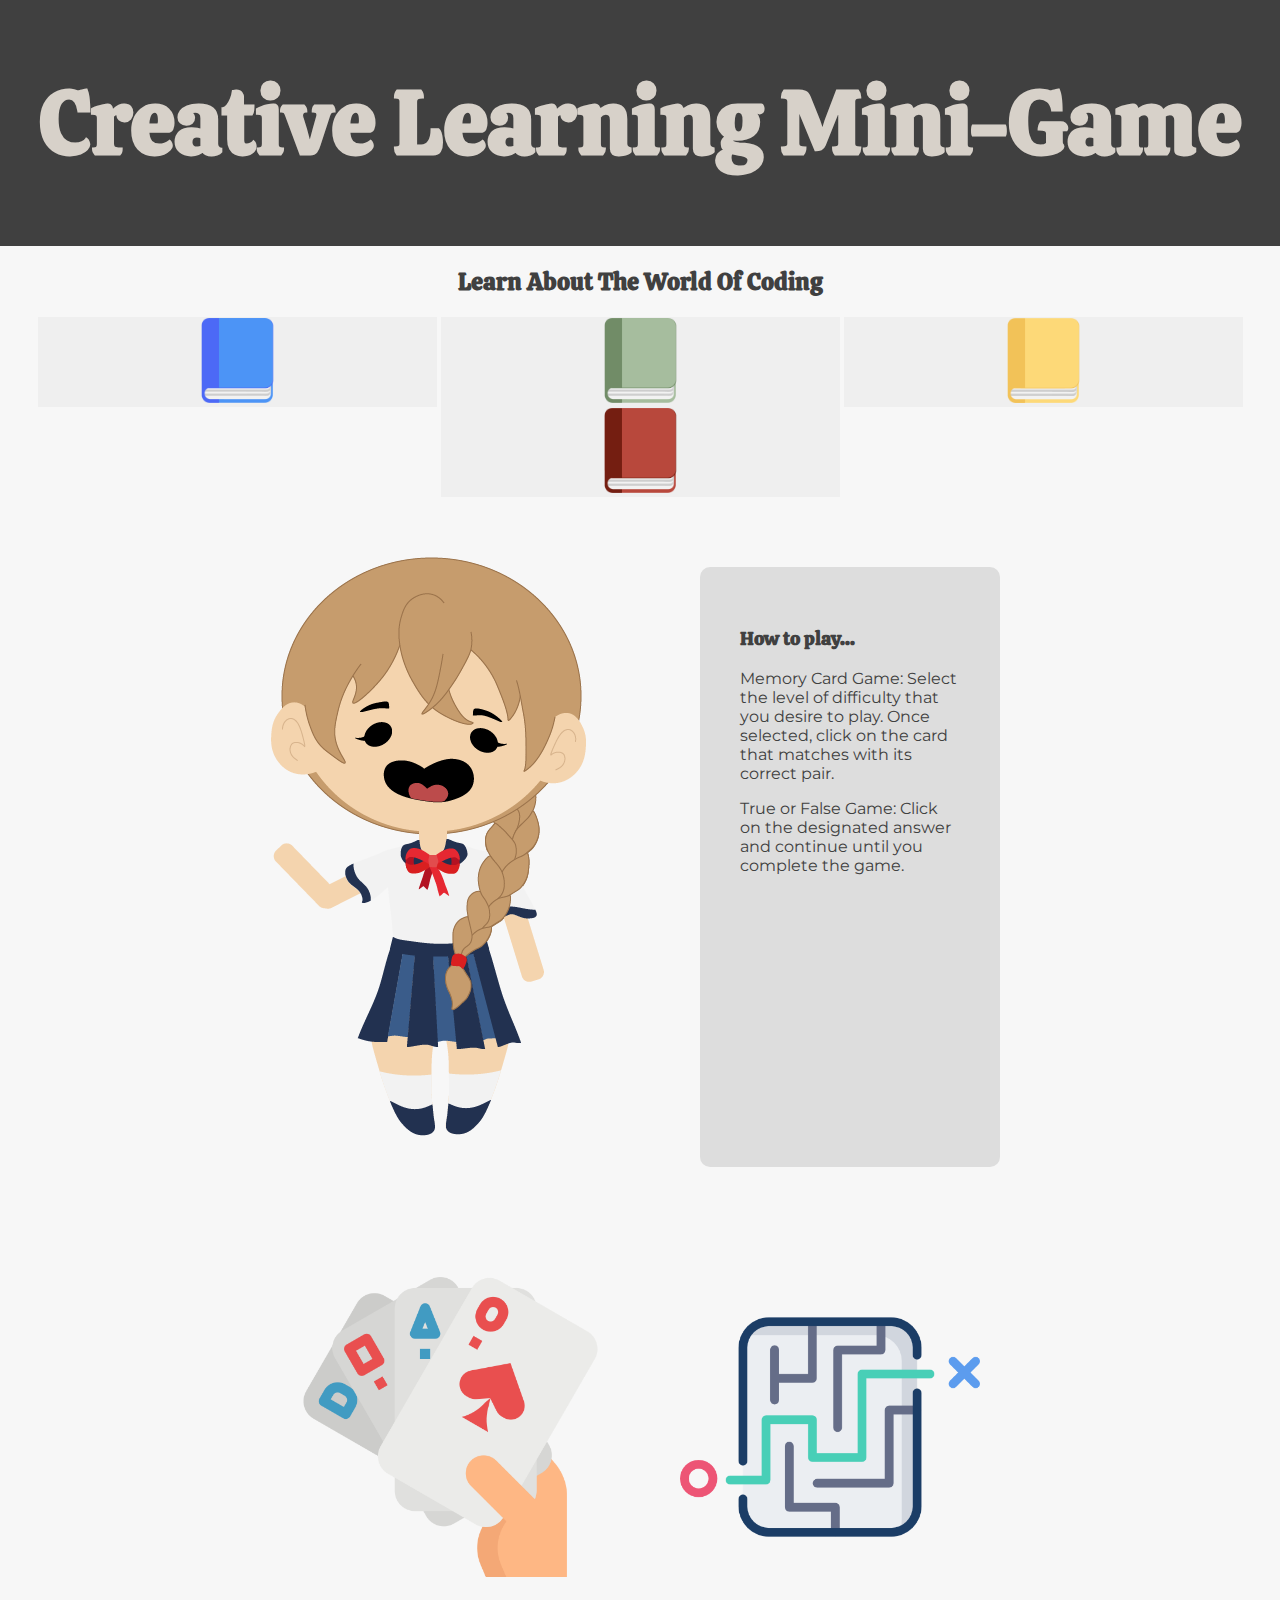
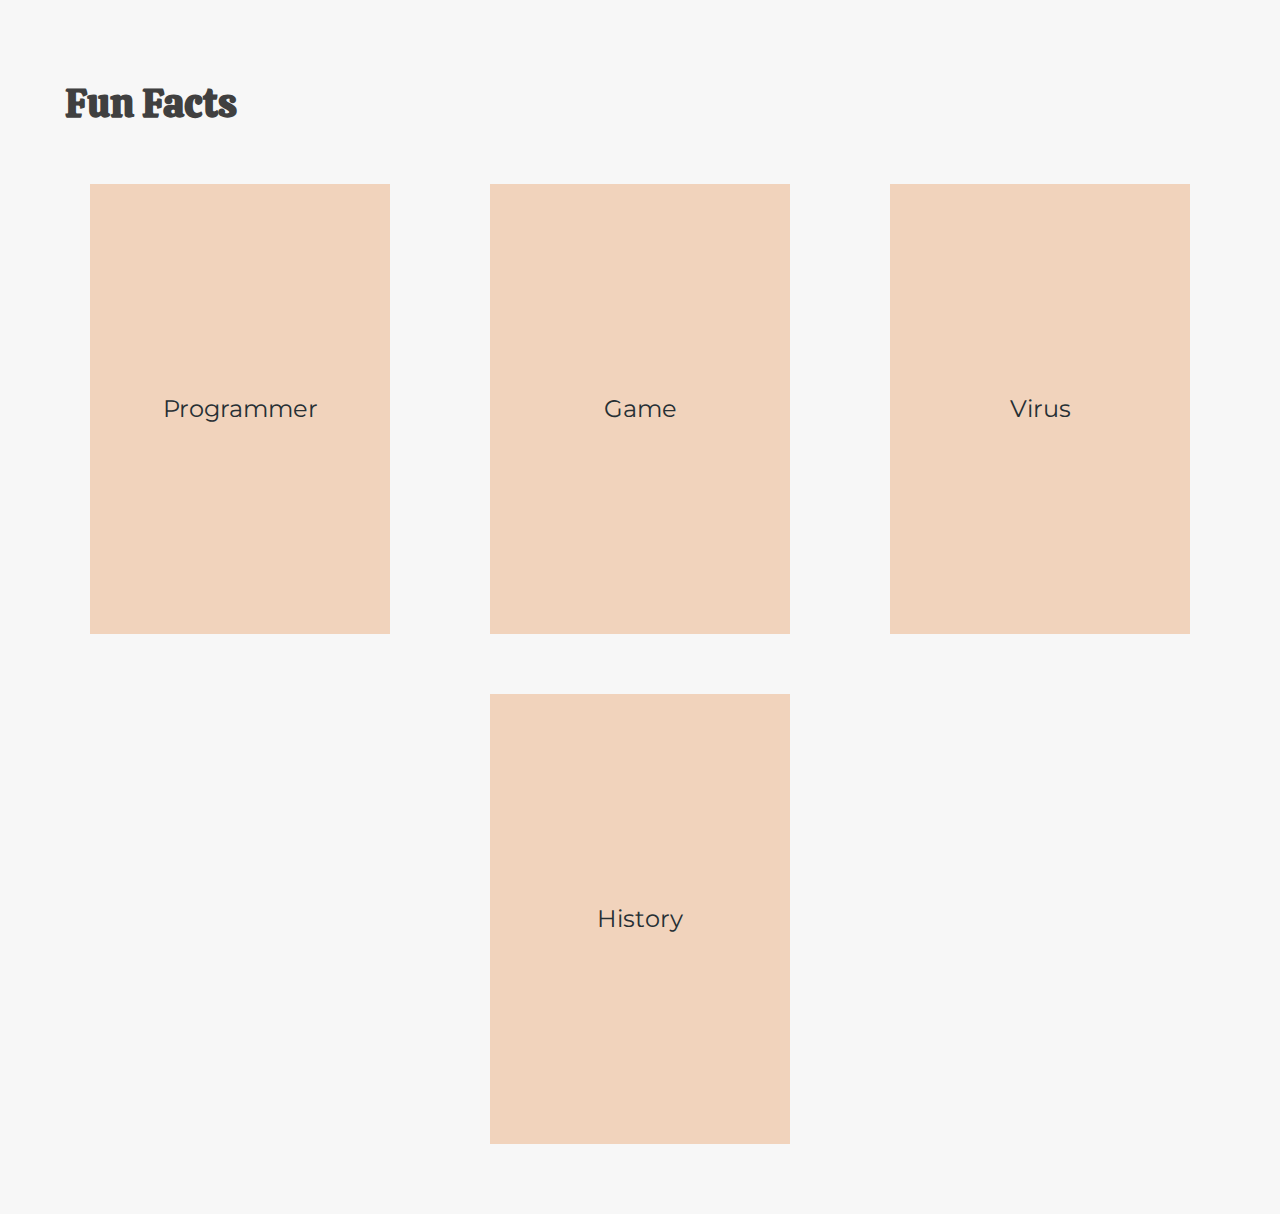
==== index.html @ 89cee796 "game" ====
<!DOCTYPE html>
<html lang="en">
<head>
  <meta charset="UTF-8">
  <meta name="viewport" content="width=device-width, initial-scale=1.0">
  <meta name="viewport" content="width=device-width, initial-scale=1">
  <meta http-equiv="X-UA-Compatible" content="ie=edge">
  <link rel="stylesheet" href="style.css">
  <link rel="stylesheet" href="chapter.js">
  <link rel="stylesheet" href="fact.js">
  <link href="https://fonts.googleapis.com/css?family=Calistoga|Montserrat&display=swap" rel="stylesheet">
  <title>Creative Learning Mini-Game</title>
</head>

<body>
    <header class="top-navigation">
        <div class="level-top-right">
            <div class="clearfix">
                <div class="title">
                    <h1> Creative Learning Mini-Game </h1>
                </div>
            </div>
        </div>
    </header>
    
<div class="learn">
  <div class="titleSub">
    <h2>Learn About The World Of Coding</h2>
  </div>
  <div class="popupContainer">

<!-- Trigger/Open The Chapter -->
<button class="chapterBtn" href="#myChapter1"><img src="./materials/illustration/img/bookIcon01.png" class="chapterBtn" href="#myChapter1" id="myBtn" width="20%"></button>
<!-- <button class="chapterBtn" href="#myChapter1"></button><img src="./materials/illustration/img/bookIcon01.png" class="chapterBtn" href="#myChapter1" id="myBtn" width="20%"></button> -->
<!-- <button class="chapterBtn" href="#myChapter1">
    <div class="swapHover">
        <img  href="#myChapter1" id="myBtn" class="swapHoverFrontImg" src="./materials/illustration/img/bookIcon01.png"/>
        <img href="#myChapter1" id="myBtn" class="swapHoverBackImg" src="./materials/illustration/img/openBookIcon01.png"/>
    </div>
</button> -->

<!-- The Chapter -->
<div id="myChapter1" class="chapter">

  <!-- Chapter content -->
  <div class="chapterContent">
    <div class="chapterHeader">
      <span class="close">×</span>
      <h2>Programming Language</h2>
    </div>
    <div class="chapterBody">
            <h3> Hypertext Markup Language </h3>
            <p>It allows the user to create and structure sections, paragraphs, headings, links, and blockquotes for web pages and applications. HTML is not a programming language, meaning it doesn’t have the ability to create dynamic functionality. Instead, it makes it possible to organize and format documents, similarly to Microsoft Word. </p> 
            <p>FUN FACTS:</p>
            <ol>
                <li> The <base> HTML element is quite handy when you have multiple links in your document with the same domain URLs, it allows you to add a base URL to the document which in turn allows you to add only relative URLs to other links in the page as needed.</li>
                <li> Responsive web development is in vogue with ever growing mobile access. Images can be toggled for different screen sizes with markup. The <picture> HTML5 element lets you add various image sources for different media for the image inside it.</li>
            </ol> 
            <a href="https://www.hongkiat.com/blog/cool-useful-html-tags/"><button type="button">For more facts...</button></a>
            <p>The Creator: HTML was invented by Tim Berners-Lee, a physicist at the CERN research institute in Switzerland. He came up with the idea of an Internet-based hypertext system.</p> 
            <p>How does HTML Work: HTML documents are files that end with a .html or .htm extension. You can view then using any web browser (such as Google Chrome, Safari, or Mozilla Firefox). The browser reads the HTML file and renders its content so that internet users can view it.</p> 
            <p>For more information visit https://www.hostinger.com/tutorials/what-is-html</p>
    </div>
    <div class="chapterFooter">
            <h3>Cascading Style Sheets</h3>
            <p>Remember HTML (Hypertext Markup Language)? The coding language that serves as the foundation for all web development? Well, if HTML is the first language you’ll want to learn when you’re interested in building websites, its cousin CSS is a close second.</p>
              <p>FUN FACTS:</p>
              <ol>
                <li> The specifications of CSS are maintained by World Wide Web Consortium (W3C).In March 1998, the RFC 2318 registered Internet media type (MIME type) text/css for use with CSS. The W3C conducts a free CSS validation service for CSS documents.</li>
                <li> Dissimilar to the CSS2 which was comprised of a single document, CSS3 is seperated up into many individual modules which is improving both the functionality and the ease of working.</li>
              </ol> 
              <a href="https://www.geeksforgeeks.org/interesting-facts-about-css/"><button type="button">For more facts...</button></a>
              <p>The Creator: The W3C invented Cascading Style Sheets (CSS) in 1996 to increase the presentational sophistication and the accessibility of websites, and to eliminate the browser-specific markup that threatened to fragment the emerging web.</p>
              <p>How Does CSS Work: CSS brings style to your web pages by interacting with HTML elements. Elements are the individual HTML components of a web page—for instance a paragraph—which in HTML might look like this: <p>This is my paragraph!</p></p>
              <p>For more information visit https://skillcrush.com/2012/04/03/css/</p>
    </div>
    <div class="chapterBody">
            <h3> JavaScript </h3>
          <p>JavaScript is a very powerful client-side scripting language. JavaScript is used mainly for enhancing the interaction of a user with the webpage. In other words, you can make your webpage more lively and interactive, with the help of JavaScript. JavaScript is also being used widely in game development and Mobile application development.</p>
          <p>FUN FACTS:</p>
          <ol>
            <li> JavaScript supports regular expressions in a manner similar to Perl, which provides a concise and powerful syntax for text manipulation that is more sophisticated than the built-in string functions.</li> 
            <li> JavaScript is single threaded. This is the reason lots of people who use multi-threaded programming thinks its working is slow as it would not be able to make use of all the cores of the CPU properly.</li>
          </ol> 
          <a href="https://www.geeksforgeeks.org/interesting-facts-about-javascript/"><button type="button">For more facts...</button></a>
          <p>The creator: JavaScript was developed by Brendan Eich in 1995, which appeared in Netscape, a popular browser of that time. The language was initially called LiveScript and was later renamed JavaScript. There are many programmers who think that JavaScript and Java are the same. In fact, JavaScript and Java are very much unrelated. Java is a very complex programming language whereas JavaScript is only a scripting language. The syntax of JavaScript is mostly influenced by the programming language C.</p>
          <p>How Does JavaScript Work: Being a scripting language, JavaScript cannot run on its own. In fact, the browser is responsible for running JavaScript code. When a user requests an HTML page with JavaScript in it, the script is sent to the browser and it is up to the browser to execute it. The main advantage of JavaScript is that all modern web browsers support JavaScript.</p>
          <p>For more information visit https://www.guru99.com/introduction-to-javascript.html</p>
    </div>
  </div>

</div>
<!-- Trigger/Open The Chapter -->
<button class="chapterBtn" href="#myChapter2"><img src="./materials/illustration/img/bookIcon02.png" class="chapterBtn" href="#myChapter2" id="myBtn" width="20%"></button>

<!-- The Chapter -->
<div id="myChapter2" class="chapter">

  <!-- Chapter content -->
  <div class="chapterContent">
    <div class="chapterHeader">
      <span class="close">×</span>
      <h2> History Of The Internet </h2>
    </div>
    <div class="chapterBody">
            <p>The Internet has revolutionized the computer and communications world like nothing before. The invention of the telegraph, telephone, radio, and computer set the stage for this unprecedented integration of capabilities. The Internet is at once a world-wide broadcasting capability, a mechanism for information dissemination, and a medium for collaboration and interaction between individuals and their computers without regard for geographic location. The Internet represents one of the most successful examples of the benefits of sustained investment and commitment to research and development of information infrastructure. Beginning with the early research in packet switching, the government, industry and academia have been partners in evolving and deploying this exciting new technology. Today, terms like “bleiner@computer.org” and “http://www.acm.org” trip lightly off the tongue of the random person on the street. </p> 
            <p>This is intended to be a brief, necessarily cursory and incomplete history. Much material currently exists about the Internet, covering history, technology, and usage. A trip to almost any bookstore will find shelves of material written about the Internet. </p>
            <p>In this paper, several of us involved in the development and evolution of the Internet share our views of its origins and history. This history revolves around four distinct aspects. There is the technological evolution that began with early research on packet switching and the ARPANET (and related technologies), and where current research continues to expand the horizons of the infrastructure along several dimensions, such as scale, performance, and higher-level functionality. There is the operations and management aspect of a global and complex operational infrastructure. There is the social aspect, which resulted in a broad community of Internauts working together to create and evolve the technology. And there is the commercialization aspect, resulting in an extremely effective transition of research results into a broadly deployed and available information infrastructure.</p>  
            <p>The Internet today is a widespread information infrastructure, the initial prototype of what is often called the National (or Global or Galactic) Information Infrastructure. Its history is complex and involves many aspects – technological, organizational, and community. And its influence reaches not only to the technical fields of computer communications but throughout society as we move toward increasing use of online tools to accomplish electronic commerce, information acquisition, and community operations.</p>
    </div>
    <div class="chapterFooter">
            <p>For more information visit https://www.internetsociety.org/internet/history-internet/brief-history-internet/</p>
    </div>
  </div>

</div>

<!-- Trigger/Open The Chapter -->
<button class="chapterBtn" href="#myChapter3"><img src="./materials/illustration/img/bookIcon03.png" class="chapterBtn" href="#myChapter3" id="myBtn" width="20%"></button>


<!-- The Chapter -->
<div id="myChapter3" class="chapter">

  <!-- Chapter content -->
  <div class="chapterContent">
    <div class="chapterHeader">
      <span class="close">×</span>
      <h2> History Of The Internet </h2>
    </div>
    <div class="chapterBody">
        <p>“Coding” and “Programming” are the two most important approaches in Software Development Industries. Coding is basically the process of creating codes from one language to another one.  It can also be called as a subset of Programming since it actually implements the initial steps of Programming. It involves writing codes in different languages as instructed. Programming is the process of developing an executable machine level program that can be implemented without any error. It is the process of formally writing codes so that the human inputs and corresponding machine outputs remain in sync.</p>
        <p>The Difference between Coding and Programming are explained in the below-mentioned points:</p>
            <ol>
                <li>Coding is the process of translating and writing codes from one language to another whereas Programming is the process of building an executable program that can be used to carry out proper machine level outputs.</li>
                <li>Coding only deals with the codes and so it is less intimidating and less intensive. On the other hand, Programming deals with a program to control and interact with the machine to produce proper results.</li>
                <li>Coders are mainly used to translate the requirements and their logic into a language that machines can understand whereas Programming deals with much more than that. It’s not only used to analyze and develop the codes but also engage all the different artifacts to make the system perform in a proper way.</li>
                <li>Coding is the initial step of developing any software and thus it is much easier and simpler to analyze and understand than Programming. Programming deals with different types of complex scenarios and programs to ensure the proper implementation of the product.</li>
                <li>Coders only translate the requirement logics into a machine-understandable code without worrying about the details. But on the other hand, Programmers use to analyze and conceptualize different aspects of any program and also solutions to any problems that may or may not occur due to the process. It works on a much broader aspect than coders.</li>
                <li>To become a programmer, different aspects of any approach needs to be considered. In the case of coding, one just has to deal with the codes and concerned requirements. So, complex programming requires a much more in-depth understanding of the language.</li>
                <li>Coding can be defined as a part of the Programming approach whereas Programming can be defined as a superset of Coding. It deals with different aspects of any programming base including the coding approach.</li>
                <li>The machine can’t interact with human communications and it only understands the machine code which is the binary language. So, the main work of a coder is to translate the requirements into machine understandable language.</li>
                <li>Creating code is the beginning steps and then programming is used to analyze and implement the same and produce the proper machine level output. It also involves all the critical parameters from debugging and compiling to testing and implementation.</li>
                <li>Coders need to have a thorough understanding of the project working language.  However, they mainly code as per the project needs and instructed information. This is the initial step of developing a software product. Programmers use to analyze and conceptualize the different aspects of communication and produce the correct machine outputs. It normally takes much more time for an individual to become a programmer than a coder.</li>
            </ol> 
    </div>
    <div class="chapterFooter">
            <p>For more information visit https://www.educba.com/coding-vs-programming/</p>
    </div>
  </div>

</div>
<!-- Trigger/Open The Chapter -->
<button class="chapterBtn" href="#myChapter4"><img src="./materials/illustration/img/bookIcon04.png" class="chapterBtn" href="#myChapter4" id="myBtn" width="20%"></button>

<!-- The Chapter -->
<div id="myChapter4" class="chapter">

  <!-- Chapter content -->
  <div class="chapterContent">
    <div class="chapterHeader">
      <span class="close">×</span>
      <h2> Scientific Method </h2>
    </div>
    <div class="chapterBody">
      <p>A scientific approach involves constant use of the scientific method that has been used by scientists for centuries and is one of the reasons behind the scientific revolution that took mankind from middle ages into space. It rests on the following principles:</p>
      <ol>
        <li>Coming up with a question</li>
        <li>Stating a hypothesis</li>
        <li>Predicting the result</li>
        <li>Testing it</li>
        <li>Analysing the result</li>
      </ol>
      <p>So, first you need to formulate a question you are trying to answer. This may sound obvious, but quite often when I sit down to help students having a problem, they can’t say what they are trying to achieve. They may be solving several problems at the same time or solving a problem that they didn’t formulate clearly in their head. Trying to understand what question you’re trying to answer is the important first step.</p> 
      <p>Then, you need to state the hypothesis that may answer the question. There always are several hypotheses, so use your experience to choose the most likely one. It doesn’t matter if it turns out to be wrong, eventually you will find the right answer. This is the creative part of the process: try several hypotheses to see which one works.</p>
      <p>After you have the hypothesis, predict the result you expect. If you skip this step, you won’t know whether your experiment (next step) is successful or not.</p>
      <p>Once you know what to expect, do an experiment to test your hypothesis. This is when you write code. This is the only visible step in the process: you actually type something in the computer to see what happens next.</p>
      <p>Finally, you’ll get some results back from the computer: it will do what you want, or maybe you’ll see an error message or nothing at all. Even the absence of the result is a result that should be analysed. This is the crucial step that top students don’t skip. When they get an error message they read it carefully and pause to think what could have caused it. Struggling students don’t give an error much thought: they move onto trying something else immediately or just decide that they are “stuck”. If you don’t get the result you expect, you must think why it is so and formulate a better hypothesis (step 2).</p>
      <p>This process takes time to describe but it happens almost subconsciously in the head of a developer. If you skip some of the steps, in particular the analysis of the results, you will be just trying random things to see what works. I see this when students just copy-paste blocks of code they don’t understand from the web, hoping that it will work. This is how bad programmers work: they just copy-paste code without giving it much thought.</p>
    </div>
    <div class="chapterFooter">
            <p>For more information visit https://blog.makersacademy.com/scientific-method-in-programming-3b729c0b3fc3</p>
    </div>
  </div>

</div>

  </div>
</div>
<script src="chapter.js"></script>

<div class="helpCenter">
  <div class="character"><img src="./materials/illustration/img/character_base.png"></div>
  <div class="infoDisplay">
    <h3>How to play...</h3>
    <p>Memory Card Game: Select the level of difficulty that you desire to play. Once selected, click on the card that matches with its correct pair.</p>
    <p>True or False Game: Click on the designated answer and continue until you complete the game. </p>
  </div>
</div>


<div class="miniGame">
    <div class="memoryCard">
        <div class="memoryInner">
          <div class="memoryFront">
            <img src="./materials/illustration/img/poker.png" style="width:300px;height:300px;background-color:none;">
          </div>
          <div class="memoryBack">
            <h1>Memory Card</h1> 
            <p>Test your memory skills to remember each pair of cards...</p> 
            <a href="cardDeck.html" class="btnStyle"><span>Let's Play!</span></a>
          </div>
        </div>
    </div>
    
    <div class="questionMaze">
        <div class="mazeInner">
          <div class="mazeFront">
            <img src="./materials/illustration/img/labyrinth.png" style="width:300px;height:300px;">
          </div>
          <div class="mazeBack">
            <h1>True or False</h1> 
            <p>Test your skills answering a series of true or false questions...</p> 
            <a href="how2code.php" class="btnStyle"><span>Level 1</span></a>
            <a href="technical.php" class="btnStyle"><span>Level 2</span></a>
          </div>
        </div>
    </div>
</div>

</body>

<footer>
    <h4>Fun Facts</h4>
    <section class="content-container">
    <div id="decks" class="decks">
    </div>
    <div id="view" class="view">
      <div id="card" class="card">
        <h2 id="question" class="question"></h2>
        <h2 id="answer" class="answer"></h2>
        <div id="title"></div>
      </div>
      <div class="controls">
        <div id="showAnswer" class="ctrl">MORE</div>
        <div id="prev" class="ctrl">prev</div>
        <div id="close" class="ctrl">close</div>
        <div id="next" class="ctrl">next</div>
      </div>
    </div>
    </section>
  <script src="fact.js"></script>
</footer>

</html>
---- style.css ----
/* Main Code */
* {
	box-sizing: border-box;
}

body {
	color: #404040;
	background-color: #f7f7f7;
	text-align: center;
	margin: 0;
	padding: 0;
}

h1, h2, h3, h4 {
  font-family: 'Calistoga', cursive;
}

p {
  font-family: 'Montserrat', sans-serif;
}

.title {
	font-size: 45px;
	color: #d7d1c9;
	margin: 7px;
}

/* navigation bar */
.top-navigation {
	background-color: #404040;
	padding: 4px;
	margin-bottom: 20px;
	text-align: center;
  }

 /* The Chapter (background) */
.chapter {
  text-align: left;
  display: none; 
  position: fixed; 
  z-index: 1; 
  padding-top: 100px; 
  left: 0;
  top: 0;
  width: 100%; 
  height: 100%; 
  overflow: auto; 
  background-color: rgb(0,0,0); 
  background-color: rgba(0,0,0,0.4); 
}

/* Chapter Content */
.chapterContent {
  position: relative;
  background-color: #fefefe;
  margin: auto;
  padding: 0;
  border: 1px solid #888;
  width: 80%;
  box-shadow: 0 4px 8px 0 rgba(0,0,0,0.2),0 6px 20px 0 rgba(0,0,0,0.19);
  -webkit-animation-name: animatetop;
  -webkit-animation-duration: 0.4s;
  animation-name: animatetop;
  animation-duration: 0.4s
}

/* Chapter button style */
.chapterBtn {
  background-color: none;
  border-style: none;
  overflow: hidden;
}

/* Add Animation */
@-webkit-keyframes animatetop {
  from {top:-300px; opacity:0}
  to {top:0; opacity:1}
}

@keyframes animatetop {
  from {top:-300px; opacity:0}
  to {top:0; opacity:1}
}

/* The Close Button */
.close {
  color: white;
  float: right;
  font-size: 28px;
  font-weight: bold;
}

.close:hover,
.close:focus {
  color: #000;
  text-decoration: none;
  cursor: pointer;
}

.chapterHeader {
  text-align: center;
  padding: 2px 16px;
  background-color: #5cb85c;
  color: white;
}

.chapterBody {padding: 2px 16px;}

.chapterFooter {
  padding: 2px 16px;
  background-color: #5cb85c;
  color: white;
}

/* help center with character */
.helpCenter {
  padding: 10px;  
}

.character {
  display: inline-block;
  max-width: 500px;
  text-align: left;
  padding: 40px;
  margin: 10px;
  vertical-align: top;
}

.infoDisplay {
  display: inline-block;
  max-width: 300px;
  height: 600px;
  text-align: left;
  padding: 40px;
  background-color: #ddd;
  border-radius: 10px;
  margin: 60px;
}

/* flash card footer fun facts */
.content-container {
  height: 100%;
  width: 100%;
}

h4 {
text-align: left;
font-size: 40px;
padding: 20px;
margin: 5px;
}

.decks {
display: flex;
justify-content: space-around;
flex-wrap: wrap;
}

.view {
position: fixed;
top: 0;
left: 0;
display: flex;
flex-direction: column;
justify-content: flex-start;
align-items: center;
width: 100%;
height: 100%;
background-color: rgba(255, 255, 255, 0.95);
opacity: 0;
visibility: hidden;
}

.controls {
display: flex;
justify-content: space-between;
width: 220px;
margin-top: 15px;
}

.ctrl {
flex-grow: 1;
cursor: pointer;
text-align: center;
}

.answer {
color: black;
font-size: 1rem;
visibility: hidden;
opacity: 0;
padding: 1rem;
width: 100%;
}

.show {
opacity: 1;
visibility: visible;
}

.question {
font-size: 1rem;
padding: 1rem;
width: 100%;
}

.decks {
display: flex;
justify-content: space-around;
flex-wrap: wrap;
}

.deck, .card {
display: flex;
justify-content: center;
align-items: center;
padding: 25px;
margin: 30px;
height: 450px;
width: 300px;
background-color: #F1D3BC;
color: #262F34;
cursor: pointer;
font-size: 1.5em;
}

/* Mini Game section */
.miniGame {
  display: flex;
  justify-content: center;
}

.memoryCard,
.questionMaze {
  background-color: transparent;
  width: 300px;
  height: 300px;
  perspective: 1000px;
  margin: 40px;
}

.memoryInner,
.mazeInner {
  position: relative;
  width: 100%;
  height: 100%;
  text-align: center;
  transition: transform 0.6s;
  transform-style: preserve-3d;
}

.memoryCard:hover .memoryInner {
  transform: rotateY(180deg);
}

.questionMaze:hover .mazeInner {
  transform: rotateY(180deg);
}

.memoryFront, .memoryBack,
.mazeFront, .mazeBack {
  position: absolute;
  width: 100%;
  height: 100%;
  backface-visibility: hidden;
}

.memoryFront,
.mazeFront {
  color: black;
}

.memoryBack, 
.mazeBack {
  background-color: #404040;
  color: white;
  transform: rotateY(180deg);
  padding: 5px;
}

.btnStyle {
  display: inline-block;
  padding: 0.5rem 2rem;
  border: #ffffff 0.16em solid;
  margin: 0 0.3em 0.3em 0;
  box-sizing: border-box;
  text-decoration: none;
  font-weight: 400;
  color: #ffffff;
  text-align: center;
  transition: all 0.15s;
}

  .btnStyle:hover {
    color: #dddddd;
    border-color: #dddddd;
  }

  .btnStyle:active {
    color: #BBBBBB;
    border-color: #BBBBBB;
  }

/* footer content */
footer {
  font-family: 'Montserrat', sans-serif;
  margin: 40px;
}

.card,
.question,
.answer {
  font-family: 'Montserrat', sans-serif;
  font-weight: normal;
}
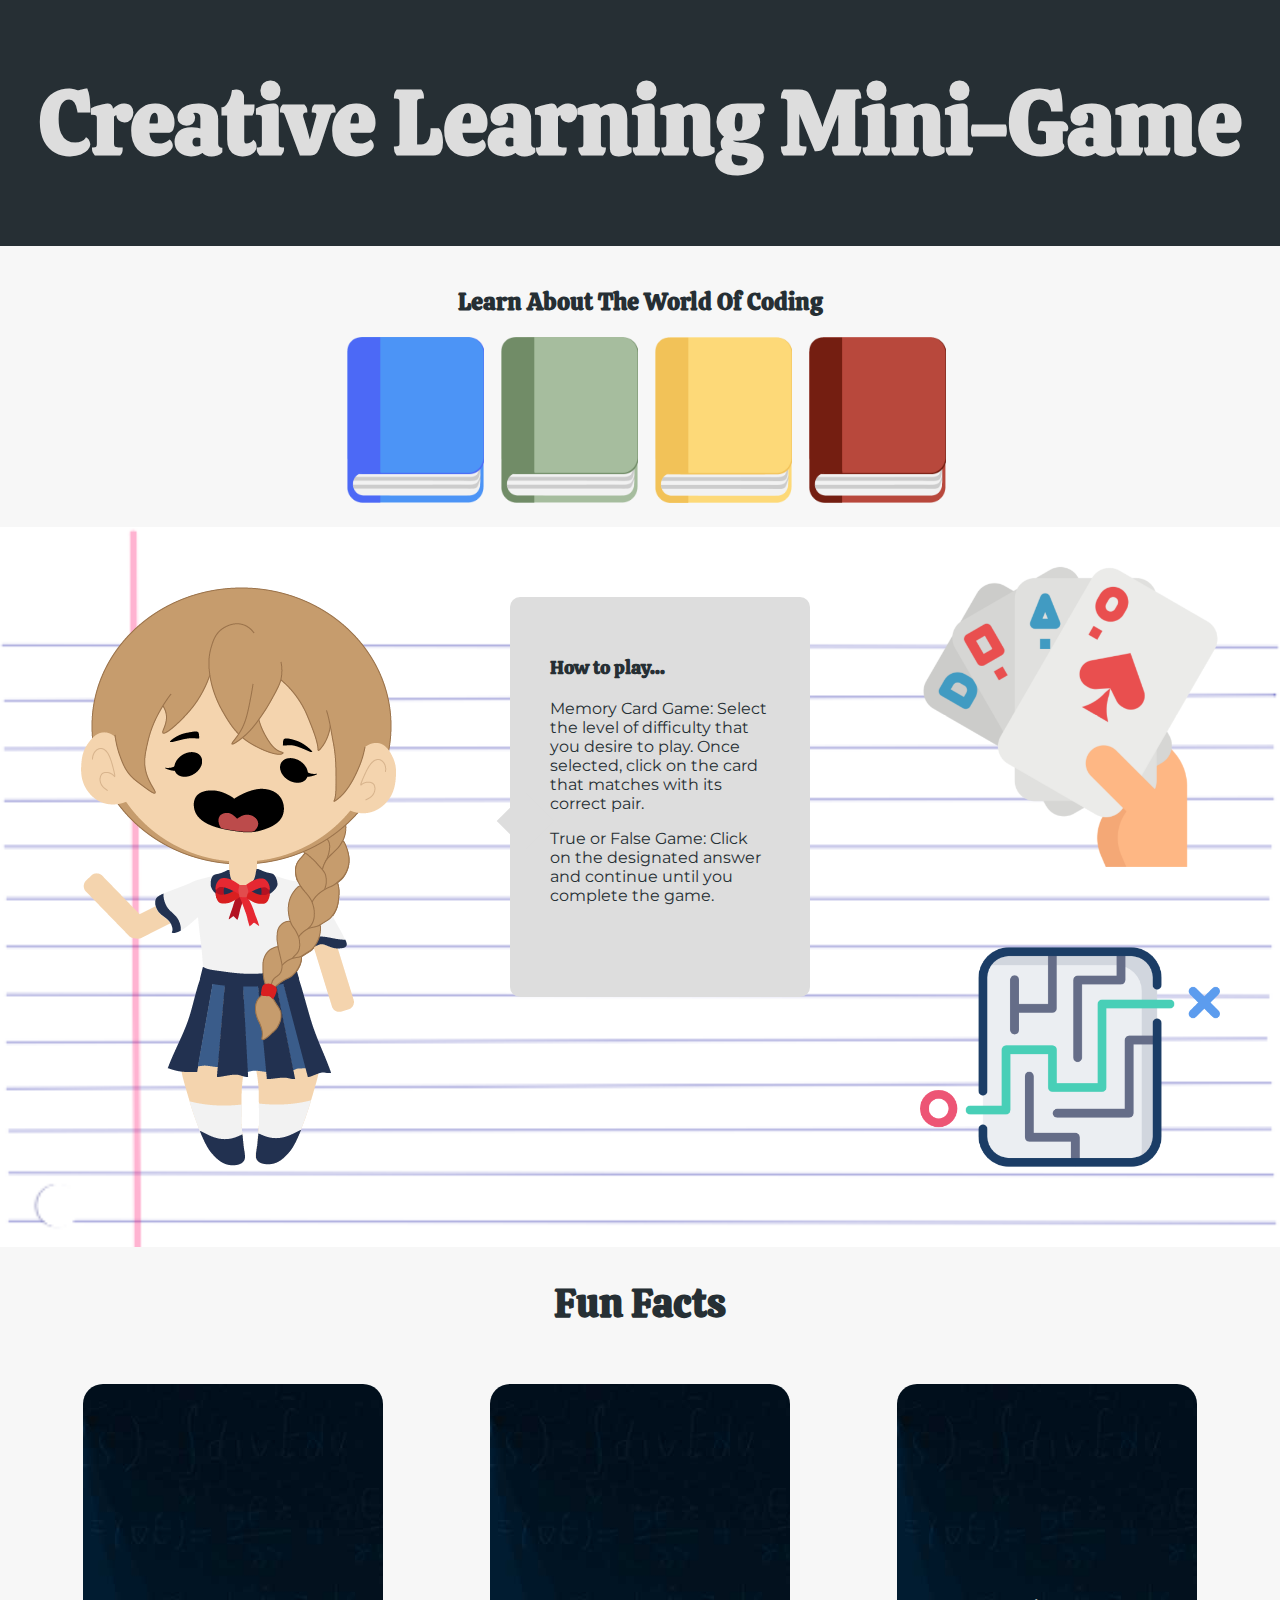
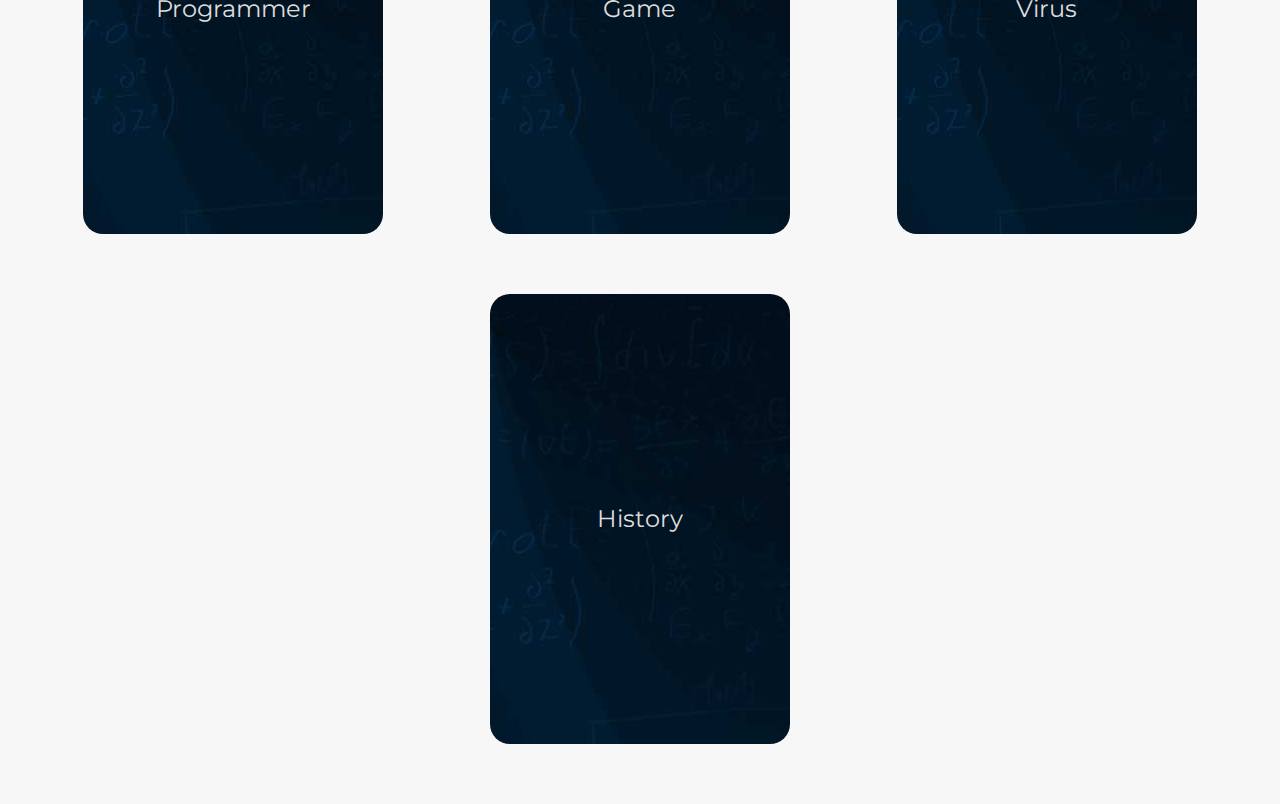
==== commit 89570841: "completedGame" ====
--- a/index.html
+++ b/index.html
@@ -30,14 +30,7 @@
   <div class="popupContainer">
 
 <!-- Trigger/Open The Chapter -->
-<button class="chapterBtn" href="#myChapter1"><img src="./materials/illustration/img/bookIcon01.png" class="chapterBtn" href="#myChapter1" id="myBtn" width="20%"></button>
-<!-- <button class="chapterBtn" href="#myChapter1"></button><img src="./materials/illustration/img/bookIcon01.png" class="chapterBtn" href="#myChapter1" id="myBtn" width="20%"></button> -->
-<!-- <button class="chapterBtn" href="#myChapter1">
-    <div class="swapHover">
-        <img  href="#myChapter1" id="myBtn" class="swapHoverFrontImg" src="./materials/illustration/img/bookIcon01.png"/>
-        <img href="#myChapter1" id="myBtn" class="swapHoverBackImg" src="./materials/illustration/img/openBookIcon01.png"/>
-    </div>
-</button> -->
+<button class="chapterBtn" href="#myChapter1"><img src="./materials/illustration/img/bookIcon01.png" class="chapterBtn" href="#myChapter1" id="myBtn"></button>
 
 <!-- The Chapter -->
 <div id="myChapter1" class="chapter">
@@ -56,7 +49,7 @@
                 <li> The <base> HTML element is quite handy when you have multiple links in your document with the same domain URLs, it allows you to add a base URL to the document which in turn allows you to add only relative URLs to other links in the page as needed.</li>
                 <li> Responsive web development is in vogue with ever growing mobile access. Images can be toggled for different screen sizes with markup. The <picture> HTML5 element lets you add various image sources for different media for the image inside it.</li>
             </ol> 
-            <a href="https://www.hongkiat.com/blog/cool-useful-html-tags/"><button type="button">For more facts...</button></a>
+            <a href="https://www.hongkiat.com/blog/cool-useful-html-tags/"><button type="button" class="button">For more facts...</button></a>
             <p>The Creator: HTML was invented by Tim Berners-Lee, a physicist at the CERN research institute in Switzerland. He came up with the idea of an Internet-based hypertext system.</p> 
             <p>How does HTML Work: HTML documents are files that end with a .html or .htm extension. You can view then using any web browser (such as Google Chrome, Safari, or Mozilla Firefox). The browser reads the HTML file and renders its content so that internet users can view it.</p> 
             <p>For more information visit https://www.hostinger.com/tutorials/what-is-html</p>
@@ -69,7 +62,7 @@
                 <li> The specifications of CSS are maintained by World Wide Web Consortium (W3C).In March 1998, the RFC 2318 registered Internet media type (MIME type) text/css for use with CSS. The W3C conducts a free CSS validation service for CSS documents.</li>
                 <li> Dissimilar to the CSS2 which was comprised of a single document, CSS3 is seperated up into many individual modules which is improving both the functionality and the ease of working.</li>
               </ol> 
-              <a href="https://www.geeksforgeeks.org/interesting-facts-about-css/"><button type="button">For more facts...</button></a>
+              <a href="https://www.geeksforgeeks.org/interesting-facts-about-css/"><button type="button" class="button">For more facts...</button></a>
               <p>The Creator: The W3C invented Cascading Style Sheets (CSS) in 1996 to increase the presentational sophistication and the accessibility of websites, and to eliminate the browser-specific markup that threatened to fragment the emerging web.</p>
               <p>How Does CSS Work: CSS brings style to your web pages by interacting with HTML elements. Elements are the individual HTML components of a web page—for instance a paragraph—which in HTML might look like this: <p>This is my paragraph!</p></p>
               <p>For more information visit https://skillcrush.com/2012/04/03/css/</p>
@@ -82,7 +75,7 @@
             <li> JavaScript supports regular expressions in a manner similar to Perl, which provides a concise and powerful syntax for text manipulation that is more sophisticated than the built-in string functions.</li> 
             <li> JavaScript is single threaded. This is the reason lots of people who use multi-threaded programming thinks its working is slow as it would not be able to make use of all the cores of the CPU properly.</li>
           </ol> 
-          <a href="https://www.geeksforgeeks.org/interesting-facts-about-javascript/"><button type="button">For more facts...</button></a>
+          <a href="https://www.geeksforgeeks.org/interesting-facts-about-javascript/"><button type="button" class="button">For more facts...</button></a>
           <p>The creator: JavaScript was developed by Brendan Eich in 1995, which appeared in Netscape, a popular browser of that time. The language was initially called LiveScript and was later renamed JavaScript. There are many programmers who think that JavaScript and Java are the same. In fact, JavaScript and Java are very much unrelated. Java is a very complex programming language whereas JavaScript is only a scripting language. The syntax of JavaScript is mostly influenced by the programming language C.</p>
           <p>How Does JavaScript Work: Being a scripting language, JavaScript cannot run on its own. In fact, the browser is responsible for running JavaScript code. When a user requests an HTML page with JavaScript in it, the script is sent to the browser and it is up to the browser to execute it. The main advantage of JavaScript is that all modern web browsers support JavaScript.</p>
           <p>For more information visit https://www.guru99.com/introduction-to-javascript.html</p>
@@ -91,7 +84,7 @@
 
 </div>
 <!-- Trigger/Open The Chapter -->
-<button class="chapterBtn" href="#myChapter2"><img src="./materials/illustration/img/bookIcon02.png" class="chapterBtn" href="#myChapter2" id="myBtn" width="20%"></button>
+<button class="chapterBtn" href="#myChapter2"><img src="./materials/illustration/img/bookIcon02.png" class="chapterBtn" href="#myChapter2" id="myBtn"></button>
 
 <!-- The Chapter -->
 <div id="myChapter2" class="chapter">
@@ -116,7 +109,7 @@
 </div>
 
 <!-- Trigger/Open The Chapter -->
-<button class="chapterBtn" href="#myChapter3"><img src="./materials/illustration/img/bookIcon03.png" class="chapterBtn" href="#myChapter3" id="myBtn" width="20%"></button>
+<button class="chapterBtn" href="#myChapter3"><img src="./materials/illustration/img/bookIcon03.png" class="chapterBtn" href="#myChapter3" id="myBtn"></button>
 
 
 <!-- The Chapter -->
@@ -151,7 +144,7 @@
 
 </div>
 <!-- Trigger/Open The Chapter -->
-<button class="chapterBtn" href="#myChapter4"><img src="./materials/illustration/img/bookIcon04.png" class="chapterBtn" href="#myChapter4" id="myBtn" width="20%"></button>
+<button class="chapterBtn" href="#myChapter4"><img src="./materials/illustration/img/bookIcon04.png" class="chapterBtn" href="#myChapter4" id="myBtn"></button>
 
 <!-- The Chapter -->
 <div id="myChapter4" class="chapter">
@@ -189,43 +182,44 @@
 </div>
 <script src="chapter.js"></script>
 
-<div class="helpCenter">
-  <div class="character"><img src="./materials/illustration/img/character_base.png"></div>
-  <div class="infoDisplay">
-    <h3>How to play...</h3>
-    <p>Memory Card Game: Select the level of difficulty that you desire to play. Once selected, click on the card that matches with its correct pair.</p>
-    <p>True or False Game: Click on the designated answer and continue until you complete the game. </p>
-  </div>
-</div>
-
-
-<div class="miniGame">
-    <div class="memoryCard">
-        <div class="memoryInner">
-          <div class="memoryFront">
-            <img src="./materials/illustration/img/poker.png" style="width:300px;height:300px;background-color:none;">
+<div class="gameSection">
+  <div class="helpCenter">
+    <div class="character"><img src="./materials/illustration/img/character_base.png"></div>
+    <div class="infoDisplay">
+      <h3>How to play...</h3>
+      <p>Memory Card Game: Select the level of difficulty that you desire to play. Once selected, click on the card that matches with its correct pair.</p>
+      <p>True or False Game: Click on the designated answer and continue until you complete the game. </p>
+    </div>
+  </div>
+  
+  <div class="miniGame">
+      <div class="memoryCard">
+          <div class="memoryInner">
+            <div class="memoryFront">
+              <img src="./materials/illustration/img/poker.png" style="width:300px;height:300px;background-color:none;">
+            </div>
+            <div class="memoryBack">
+              <h1>Memory Card</h1> 
+              <p>Test your memory skills to remember each pair of cards...</p> 
+              <a href="cardDeck.html" class="btnStyle"><span>Let's Play!</span></a>
+            </div>
           </div>
-          <div class="memoryBack">
-            <h1>Memory Card</h1> 
-            <p>Test your memory skills to remember each pair of cards...</p> 
-            <a href="cardDeck.html" class="btnStyle"><span>Let's Play!</span></a>
+      </div>
+      
+      <div class="questionMaze">
+          <div class="mazeInner">
+            <div class="mazeFront">
+              <img src="./materials/illustration/img/labyrinth.png" style="width:300px;height:300px;">
+            </div>
+            <div class="mazeBack">
+              <h1>True or False</h1> 
+              <p>Test your skills answering a series of true or false questions...</p> 
+              <a href="how2code.php" class="btnStyle"><span>Level 1</span></a>
+              <a href="technical.php" class="btnStyle"><span>Level 2</span></a>
+            </div>
           </div>
-        </div>
-    </div>
-    
-    <div class="questionMaze">
-        <div class="mazeInner">
-          <div class="mazeFront">
-            <img src="./materials/illustration/img/labyrinth.png" style="width:300px;height:300px;">
-          </div>
-          <div class="mazeBack">
-            <h1>True or False</h1> 
-            <p>Test your skills answering a series of true or false questions...</p> 
-            <a href="how2code.php" class="btnStyle"><span>Level 1</span></a>
-            <a href="technical.php" class="btnStyle"><span>Level 2</span></a>
-          </div>
-        </div>
-    </div>
+      </div>
+  </div>
 </div>
 
 </body>
--- a/style.css
+++ b/style.css
@@ -4,7 +4,7 @@
 }
 
 body {
-	color: #404040;
+	color: #262f34;
 	background-color: #f7f7f7;
 	text-align: center;
 	margin: 0;
@@ -15,21 +15,25 @@
   font-family: 'Calistoga', cursive;
 }
 
-p {
+p, li {
   font-family: 'Montserrat', sans-serif;
 }
 
 .title {
 	font-size: 45px;
-	color: #d7d1c9;
+	color: #dddddd;
 	margin: 7px;
+}
+
+.learn {
+  padding: 20px;
 }
 
 /* navigation bar */
 .top-navigation {
-	background-color: #404040;
+	background-color: #262f34;
 	padding: 4px;
-	margin-bottom: 20px;
+	/* margin-bottom: 20px; */
 	text-align: center;
   }
 
@@ -66,9 +70,32 @@
 
 /* Chapter button style */
 .chapterBtn {
-  background-color: none;
   border-style: none;
   overflow: hidden;
+  width: 150px;
+  background-color: #f7f7f7;
+}
+
+/* button inside chapter */
+.button {
+  display: inline-block;
+  padding: 12px 25px;
+  font-size: 15px;
+  outline: none;
+  text-decoration: none;
+  color: #fff;
+  background-color: #262f34;
+  border: none;
+  border-radius: 30px;
+  box-shadow: 0 6px #999;
+  transition: all 0.5s;
+}
+
+.button:hover {
+  background-color: #dddddd;
+  color: #262f34;
+  box-shadow: 0 5px #999;
+  transform: translateY(4px);
 }
 
 /* Add Animation */
@@ -100,16 +127,13 @@
 .chapterHeader {
   text-align: center;
   padding: 2px 16px;
-  background-color: #5cb85c;
+  background-color: #262f34;
   color: white;
 }
 
-.chapterBody {padding: 2px 16px;}
-
+.chapterBody,
 .chapterFooter {
   padding: 2px 16px;
-  background-color: #5cb85c;
-  color: white;
 }
 
 /* help center with character */
@@ -129,7 +153,7 @@
 .infoDisplay {
   display: inline-block;
   max-width: 300px;
-  height: 600px;
+  height: 400px;
   text-align: left;
   padding: 40px;
   background-color: #ddd;
@@ -137,6 +161,23 @@
   margin: 60px;
 }
 
+.infoDisplay::after {
+  background-color: #ddd;
+  /* box-shadow: -2px 2px 2px 0 rgba( 178, 178, 178, .4 ); */
+  content: "\00a0";
+  display: block;
+  height: 40px;
+  left: -45px;
+  position: relative;
+  top: -120px;
+  transform:             rotate( 45deg );
+      -moz-transform:    rotate( 45deg );
+      -ms-transform:     rotate( 45deg );
+      -o-transform:      rotate( 45deg );
+      -webkit-transform: rotate( 45deg );
+  width:  40px;
+}
+
 /* flash card footer fun facts */
 .content-container {
   height: 100%;
@@ -144,7 +185,7 @@
 }
 
 h4 {
-text-align: left;
+text-align: center;
 font-size: 40px;
 padding: 20px;
 margin: 5px;
@@ -185,7 +226,7 @@
 }
 
 .answer {
-color: black;
+color: #dddddd;
 font-size: 1rem;
 visibility: hidden;
 opacity: 0;
@@ -218,16 +259,15 @@
 margin: 30px;
 height: 450px;
 width: 300px;
-background-color: #F1D3BC;
-color: #262F34;
+background-color: #262f34;
+color: #dddddd;
 cursor: pointer;
 font-size: 1.5em;
-}
-
-/* Mini Game section */
-.miniGame {
-  display: flex;
-  justify-content: center;
+border-radius: 20px;
+}
+
+.deck {
+  background-image: url(./materials/illustration/img/codingBackground.jpg);
 }
 
 .memoryCard,
@@ -272,7 +312,7 @@
 
 .memoryBack, 
 .mazeBack {
-  background-color: #404040;
+  background-color: #262f34;
   color: white;
   transform: rotateY(180deg);
   padding: 5px;
@@ -301,10 +341,20 @@
     border-color: #BBBBBB;
   }
 
+/* game section all content */
+.gameSection {
+  display: flex;
+  justify-content: center;
+  background-image: url(./materials/illustration/img/linedPaper.jpg);
+  background-repeat: no-repeat;
+  background-size: cover;
+}
+
 /* footer content */
 footer {
   font-family: 'Montserrat', sans-serif;
-  margin: 40px;
+  margin: 30px;
+  margin-top: 10px;
 }
 
 .card,
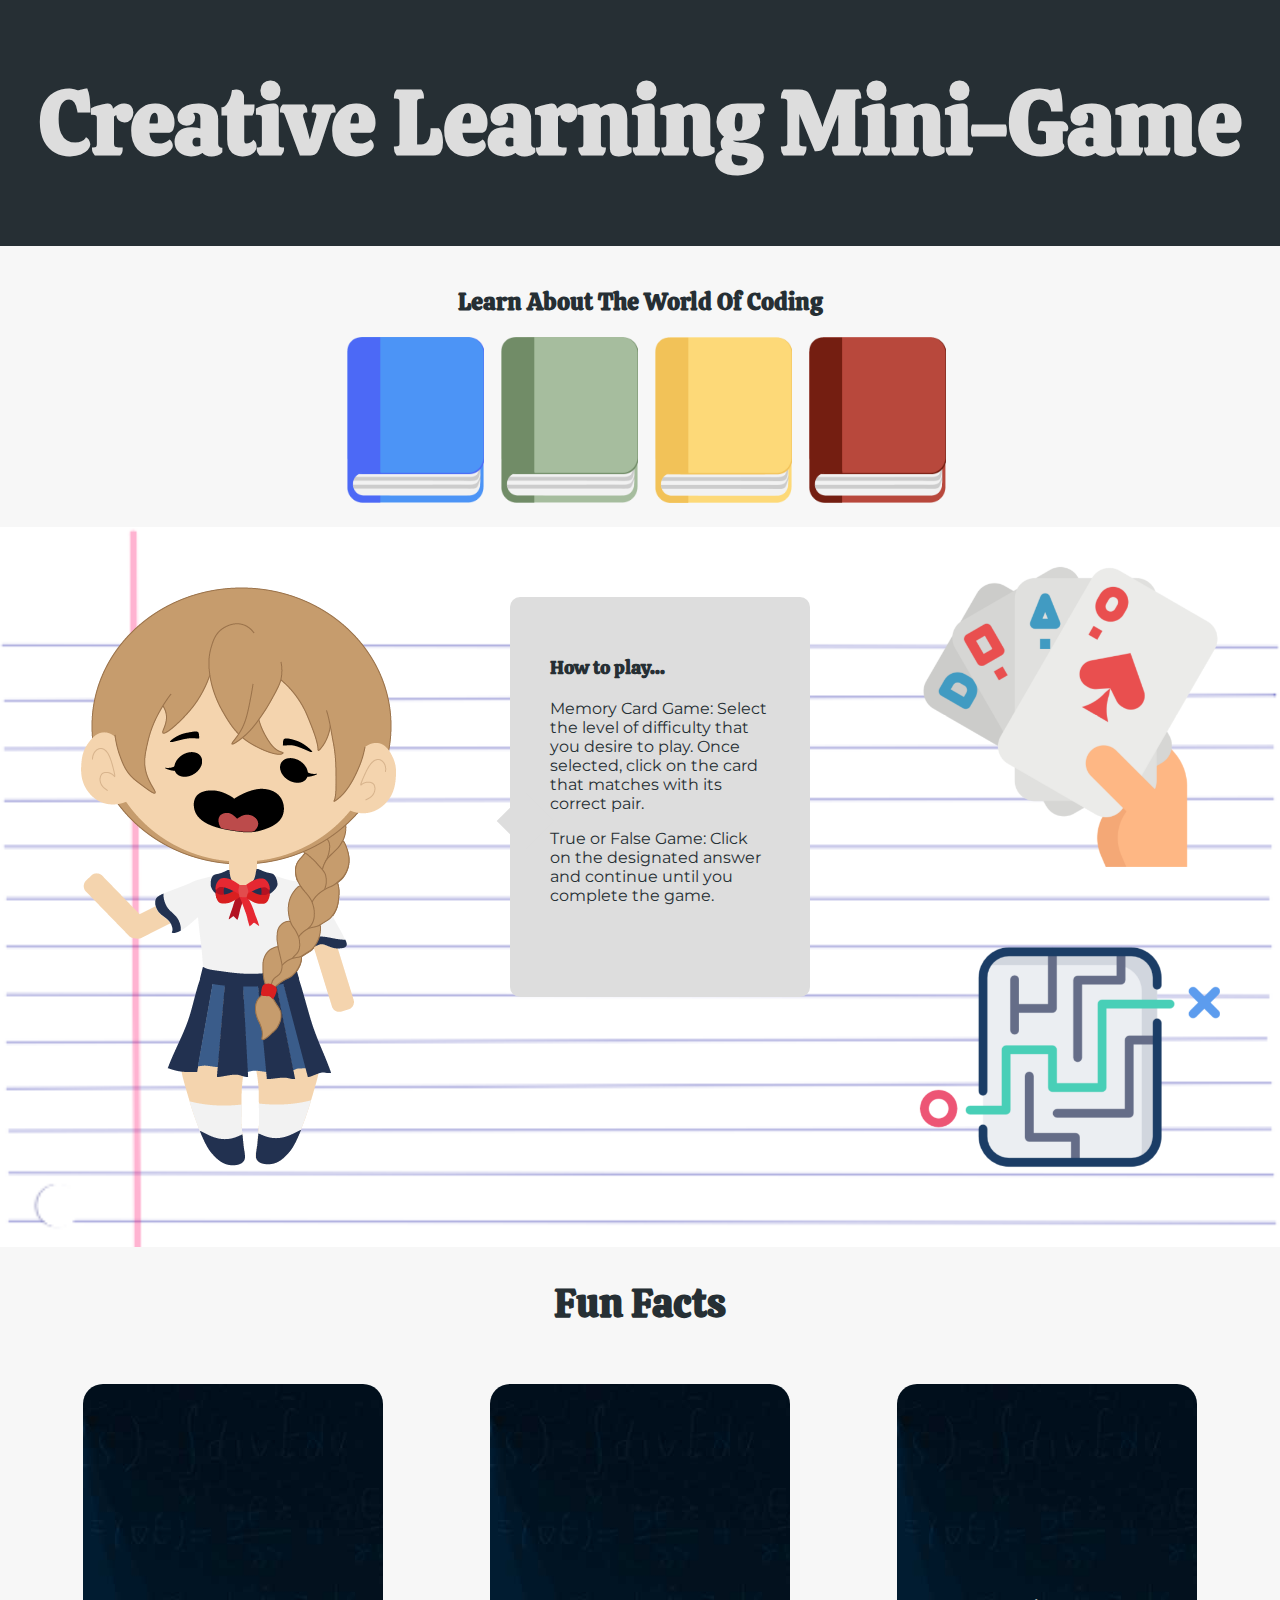
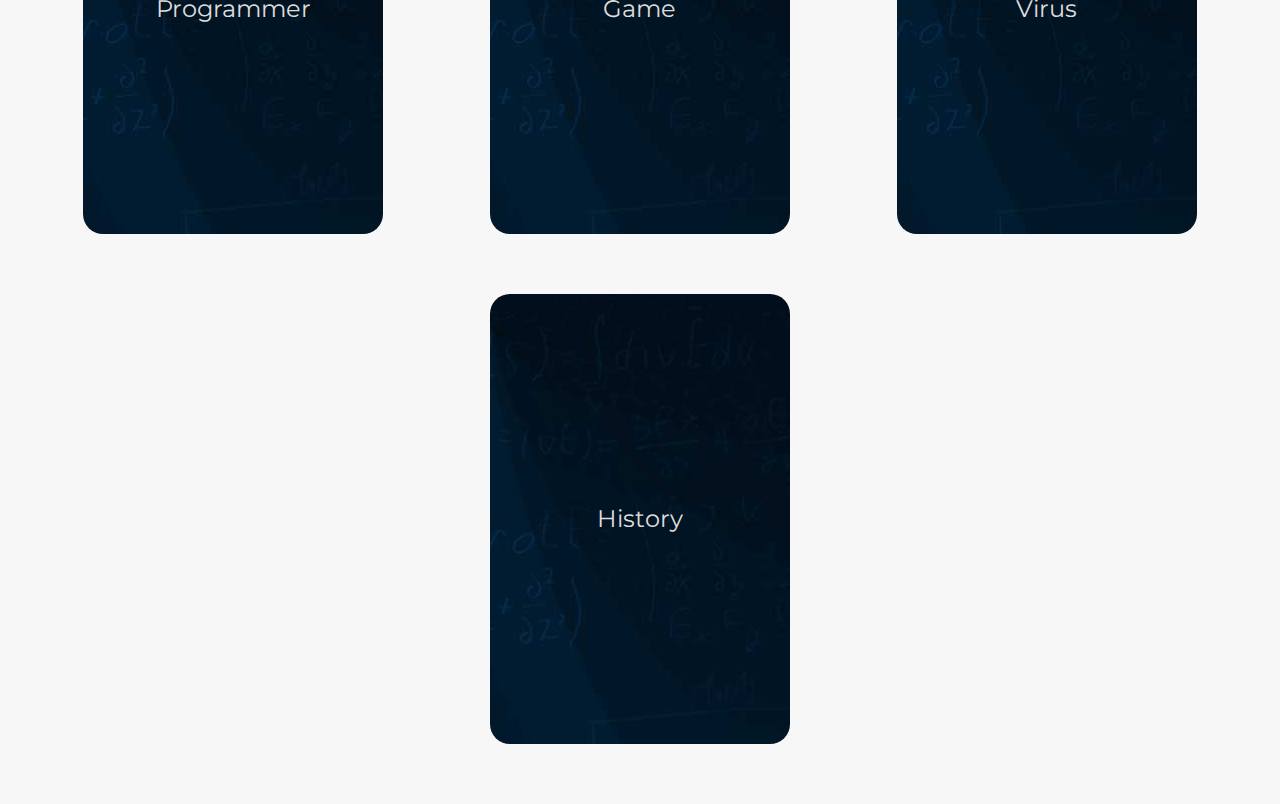
==== commit bb1e7ab3: "animatedButton" ====
--- a/index.html
+++ b/index.html
@@ -30,7 +30,8 @@
   <div class="popupContainer">
 
 <!-- Trigger/Open The Chapter -->
-<button class="chapterBtn" href="#myChapter1"><img src="./materials/illustration/img/bookIcon01.png" class="chapterBtn" href="#myChapter1" id="myBtn"></button>
+<button class="chapterBtn" href="#myChapter1"><img src="./materials/illustration/img/bookIcon01.png" onmouseover="document.getElementById('myBtn1').src='./materials/illustration/img/openBookIcon01.png'" onmouseout="document.getElementById('myBtn1').src='./materials/illustration/img/bookIcon01.png'"  class="chapterBtn" href="#myChapter1" id="myBtn1"></button>
+<!-- <button class="chapterBtn" href="#myChapter1"><img src="./materials/illustration/img/bookIcon01.png" class="chapterBtn" href="#myChapter1" id="myBtn"></button> -->
 
 <!-- The Chapter -->
 <div id="myChapter1" class="chapter">
@@ -84,7 +85,8 @@
 
 </div>
 <!-- Trigger/Open The Chapter -->
-<button class="chapterBtn" href="#myChapter2"><img src="./materials/illustration/img/bookIcon02.png" class="chapterBtn" href="#myChapter2" id="myBtn"></button>
+<button class="chapterBtn" href="#myChapter2"><img src="./materials/illustration/img/bookIcon02.png" onmouseover="document.getElementById('myBtn2').src='./materials/illustration/img/openBookIcon02.png'" onmouseout="document.getElementById('myBtn2').src='./materials/illustration/img/bookIcon02.png'"  class="chapterBtn" href="#myChapter2" id="myBtn2"></button>
+<!-- <button class="chapterBtn" href="#myChapter2"><img src="./materials/illustration/img/bookIcon02.png" class="chapterBtn" href="#myChapter2" id="myBtn"></button> -->
 
 <!-- The Chapter -->
 <div id="myChapter2" class="chapter">
@@ -109,7 +111,8 @@
 </div>
 
 <!-- Trigger/Open The Chapter -->
-<button class="chapterBtn" href="#myChapter3"><img src="./materials/illustration/img/bookIcon03.png" class="chapterBtn" href="#myChapter3" id="myBtn"></button>
+<button class="chapterBtn" href="#myChapter3"><img src="./materials/illustration/img/bookIcon03.png" onmouseover="document.getElementById('myBtn3').src='./materials/illustration/img/openBookIcon03.png'" onmouseout="document.getElementById('myBtn3').src='./materials/illustration/img/bookIcon03.png'"  class="chapterBtn" href="#myChapter3" id="myBtn3"></button>
+<!-- <button class="chapterBtn" href="#myChapter3"><img src="./materials/illustration/img/bookIcon03.png" class="chapterBtn" href="#myChapter3" id="myBtn"></button> -->
 
 
 <!-- The Chapter -->
@@ -144,7 +147,8 @@
 
 </div>
 <!-- Trigger/Open The Chapter -->
-<button class="chapterBtn" href="#myChapter4"><img src="./materials/illustration/img/bookIcon04.png" class="chapterBtn" href="#myChapter4" id="myBtn"></button>
+<button class="chapterBtn" href="#myChapter4"><img src="./materials/illustration/img/bookIcon04.png" onmouseover="document.getElementById('myBtn4').src='./materials/illustration/img/openBookIcon04.png'" onmouseout="document.getElementById('myBtn4').src='./materials/illustration/img/bookIcon04.png'"  class="chapterBtn" href="#myChapter4" id="myBtn4"></button>
+<!-- <button class="chapterBtn" href="#myChapter4"><img src="./materials/illustration/img/bookIcon04.png" class="chapterBtn" href="#myChapter4" id="myBtn"></button> -->
 
 <!-- The Chapter -->
 <div id="myChapter4" class="chapter">
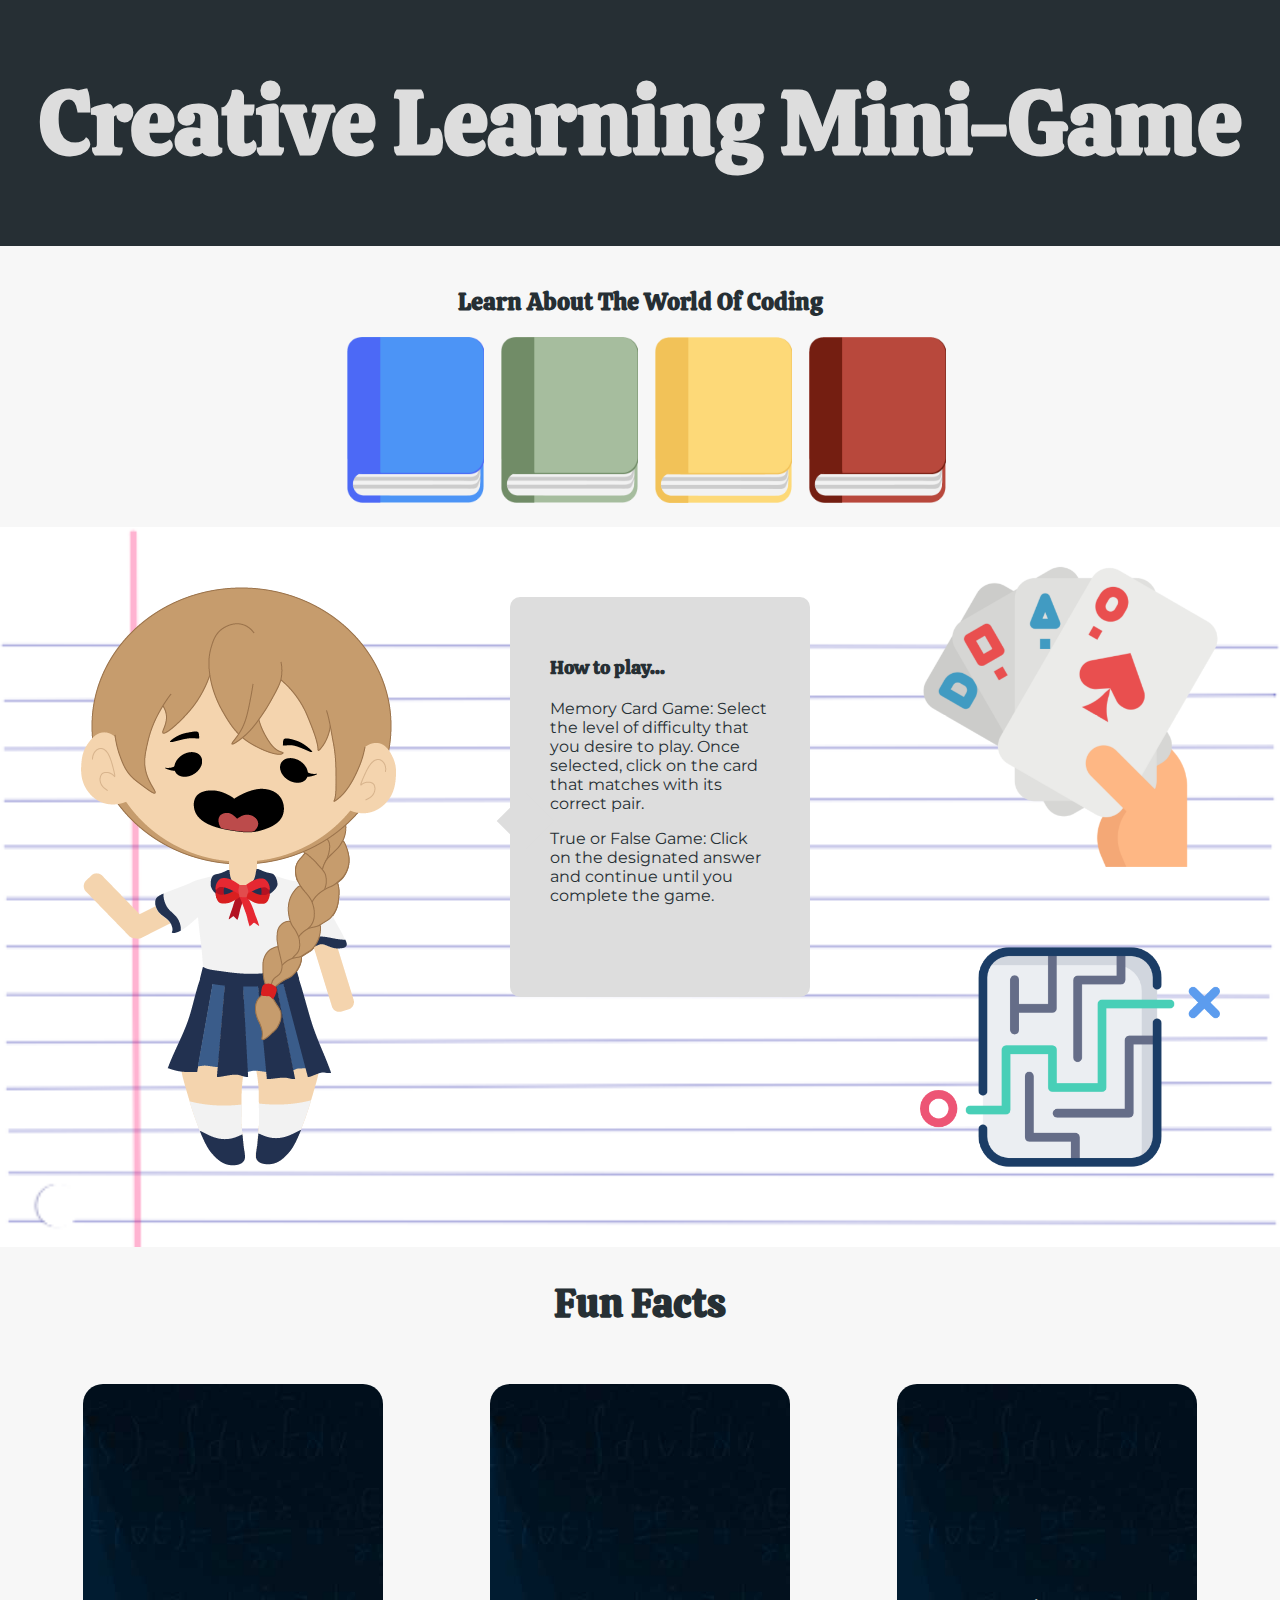
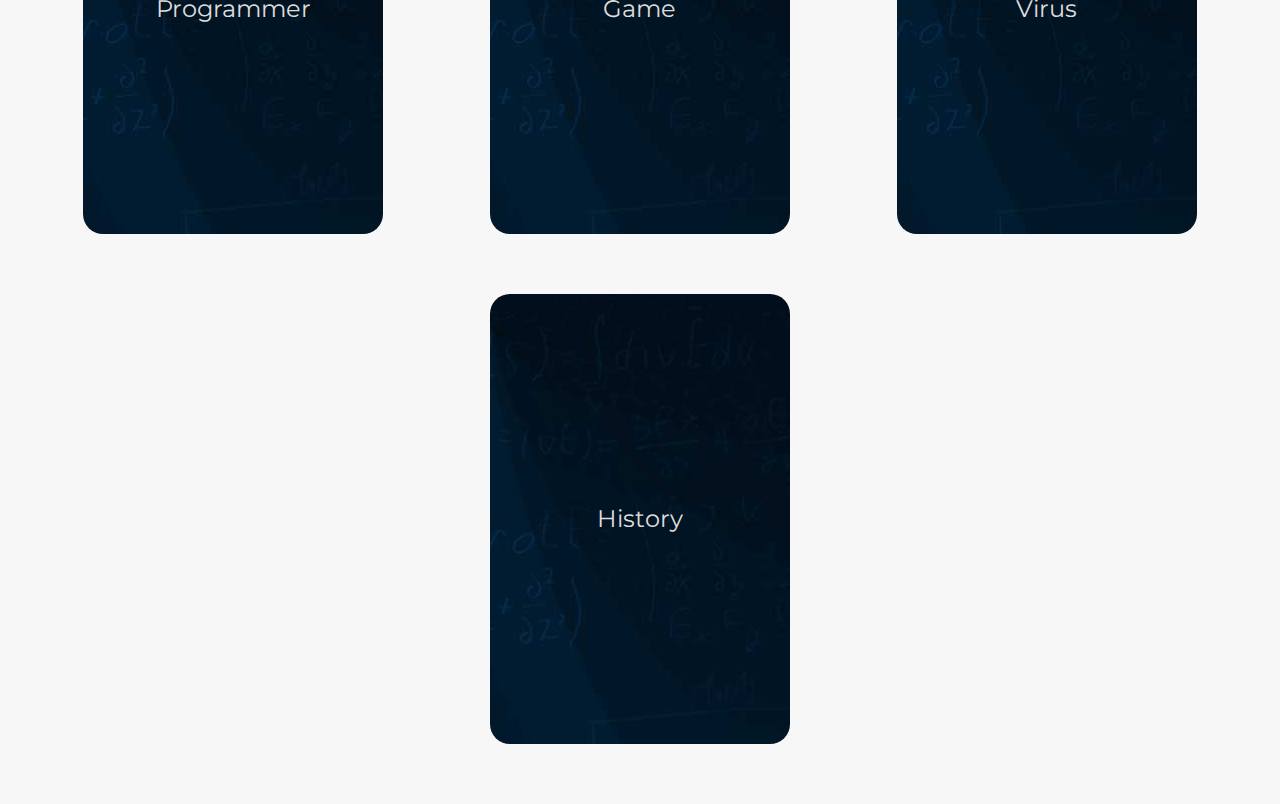
==== commit 227c3f33: "php game" ====
--- a/index.html
+++ b/index.html
@@ -218,8 +218,8 @@
             <div class="mazeBack">
               <h1>True or False</h1> 
               <p>Test your skills answering a series of true or false questions...</p> 
-              <a href="how2code.php" class="btnStyle"><span>Level 1</span></a>
-              <a href="technical.php" class="btnStyle"><span>Level 2</span></a>
+              <a href="https://hybrid.concordia.ca/e_agana/how2code.php" class="btnStyle"><span>Level 1</span></a>
+              <a href="https://hybrid.concordia.ca/e_agana/technical.php" class="btnStyle"><span>Level 2</span></a>
             </div>
           </div>
       </div>
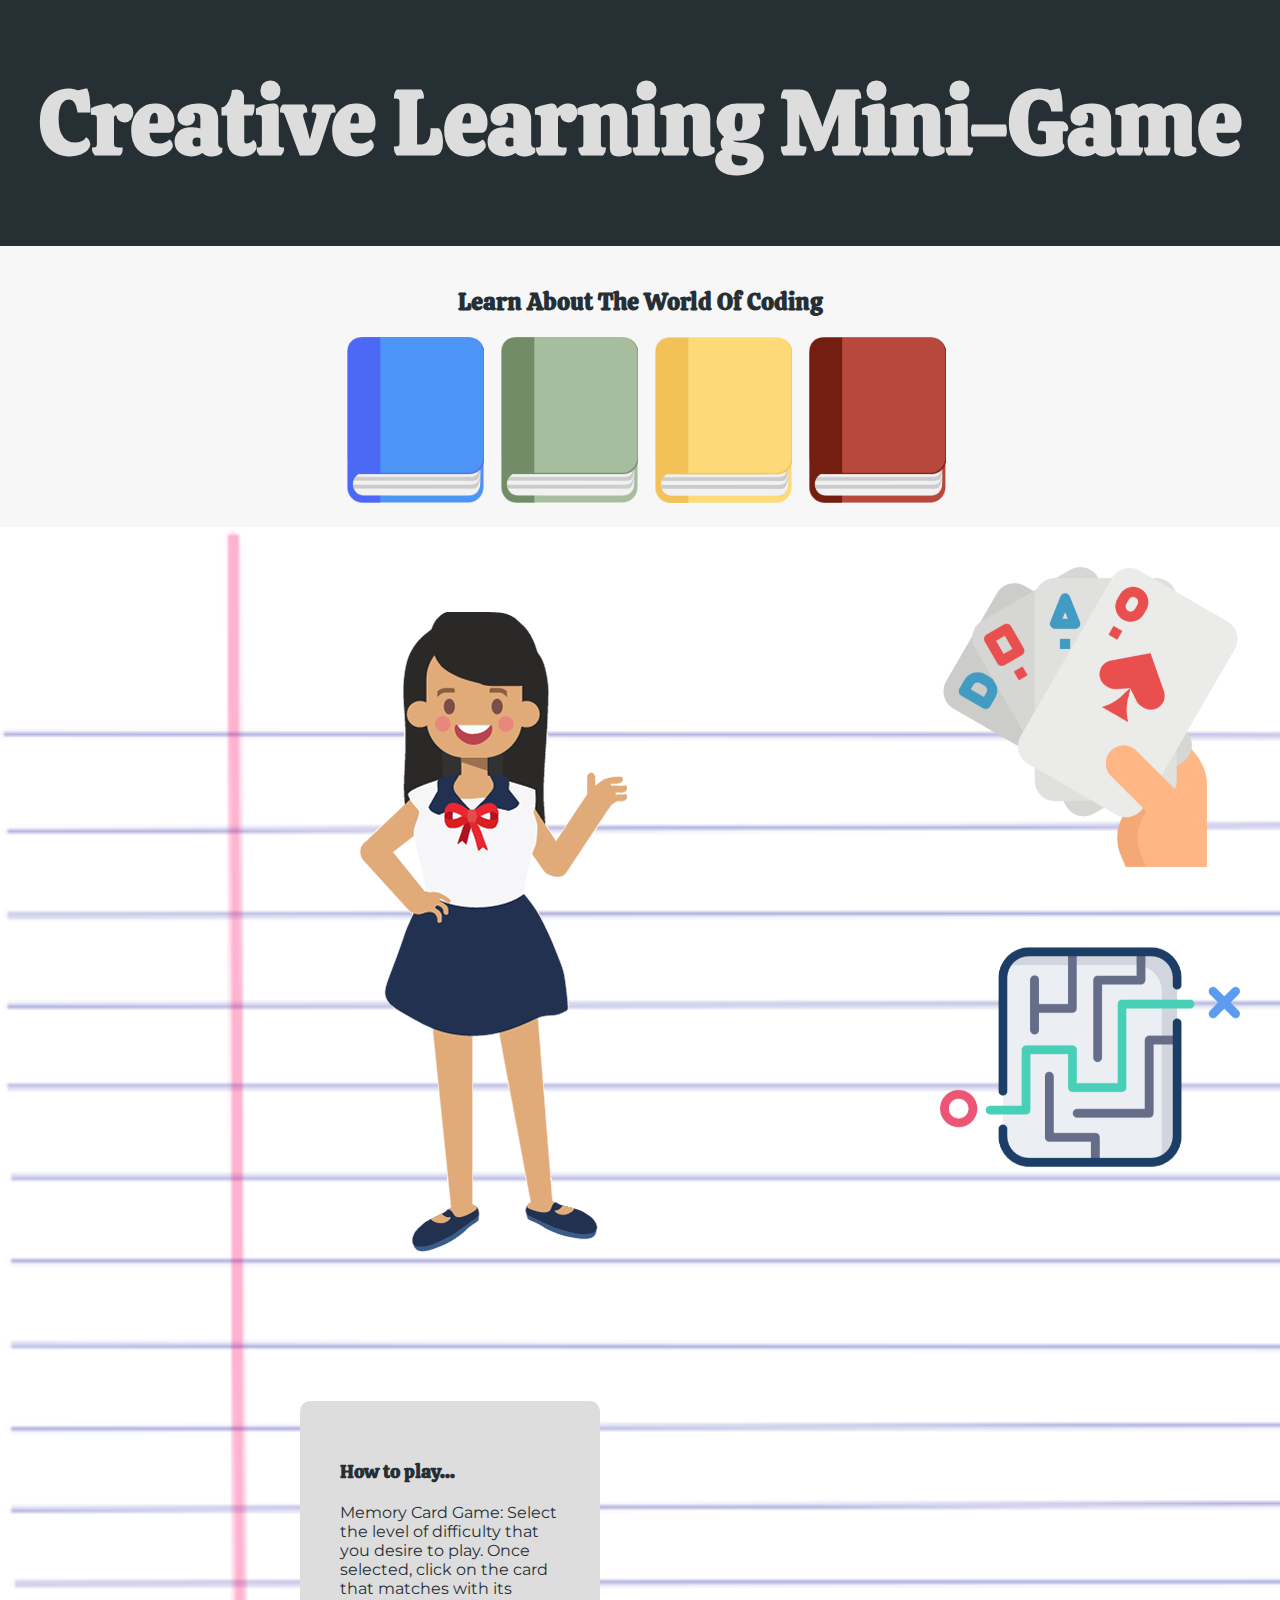
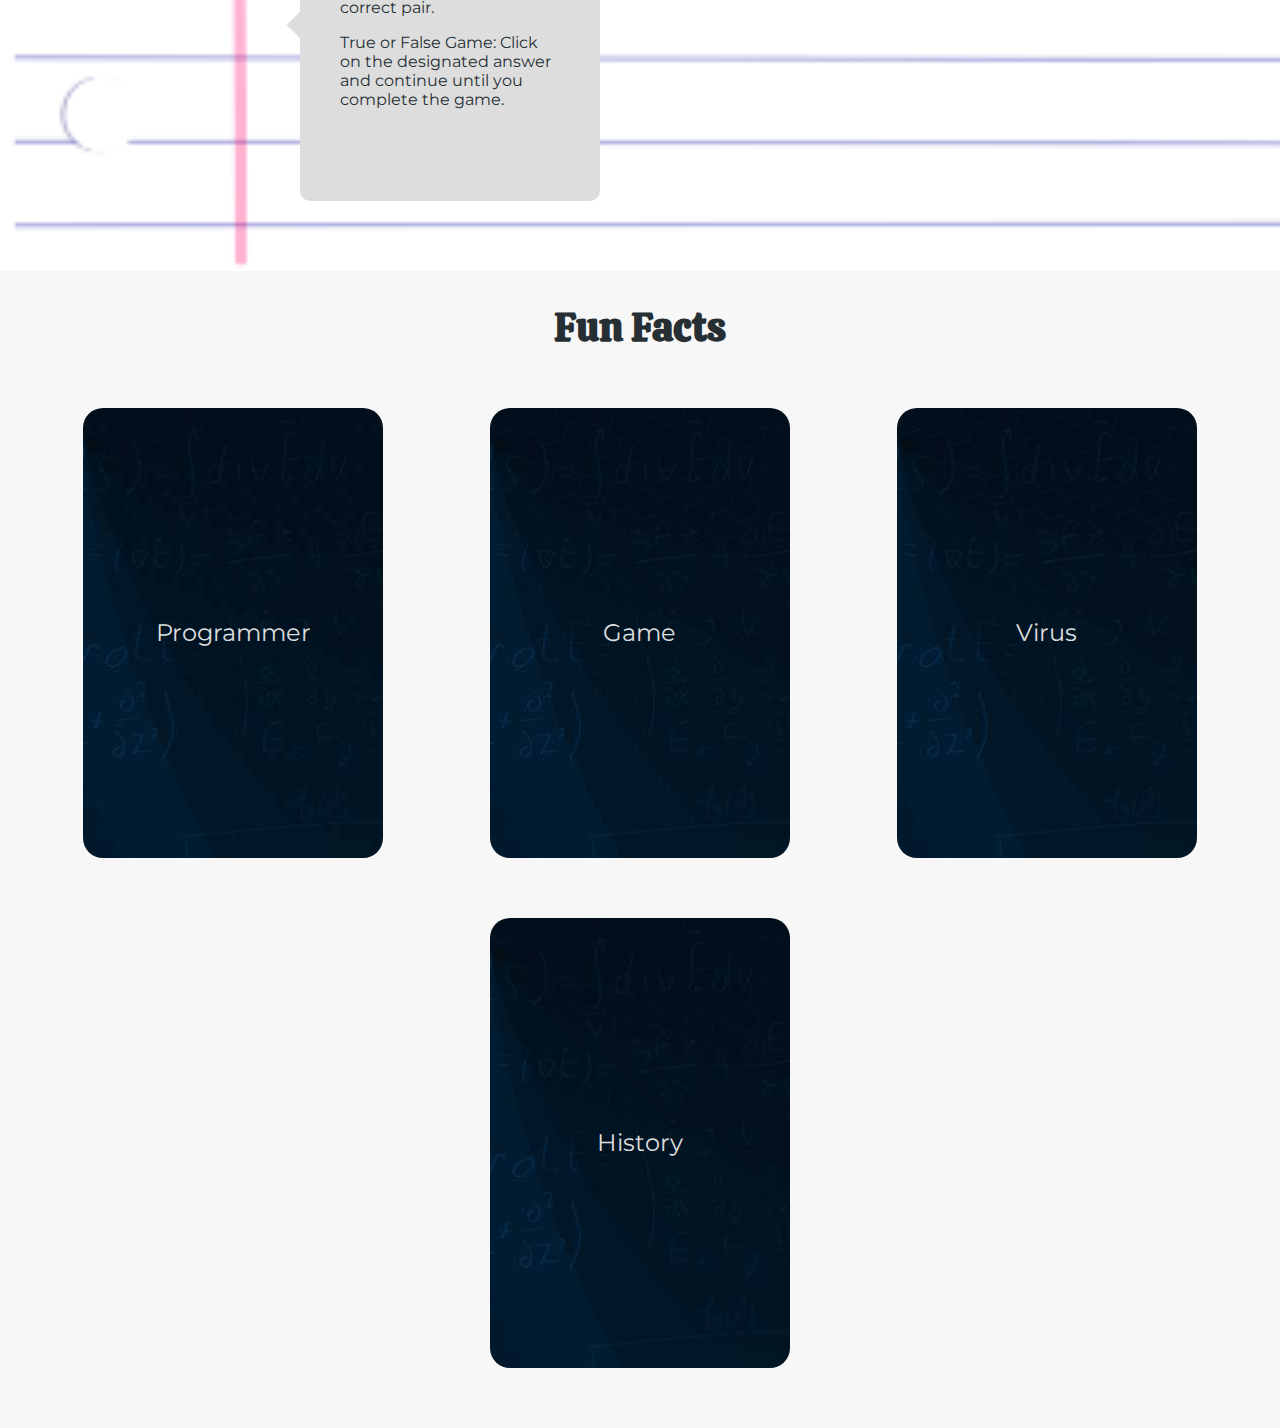
==== commit 1cd49834: "animatedGIF" ====
--- a/index.html
+++ b/index.html
@@ -188,7 +188,7 @@
 
 <div class="gameSection">
   <div class="helpCenter">
-    <div class="character"><img src="./materials/illustration/img/character_base.png"></div>
+    <div class="character"><img src="./materials/animation/wavingCharacter.gif"></div>
     <div class="infoDisplay">
       <h3>How to play...</h3>
       <p>Memory Card Game: Select the level of difficulty that you desire to play. Once selected, click on the card that matches with its correct pair.</p>
